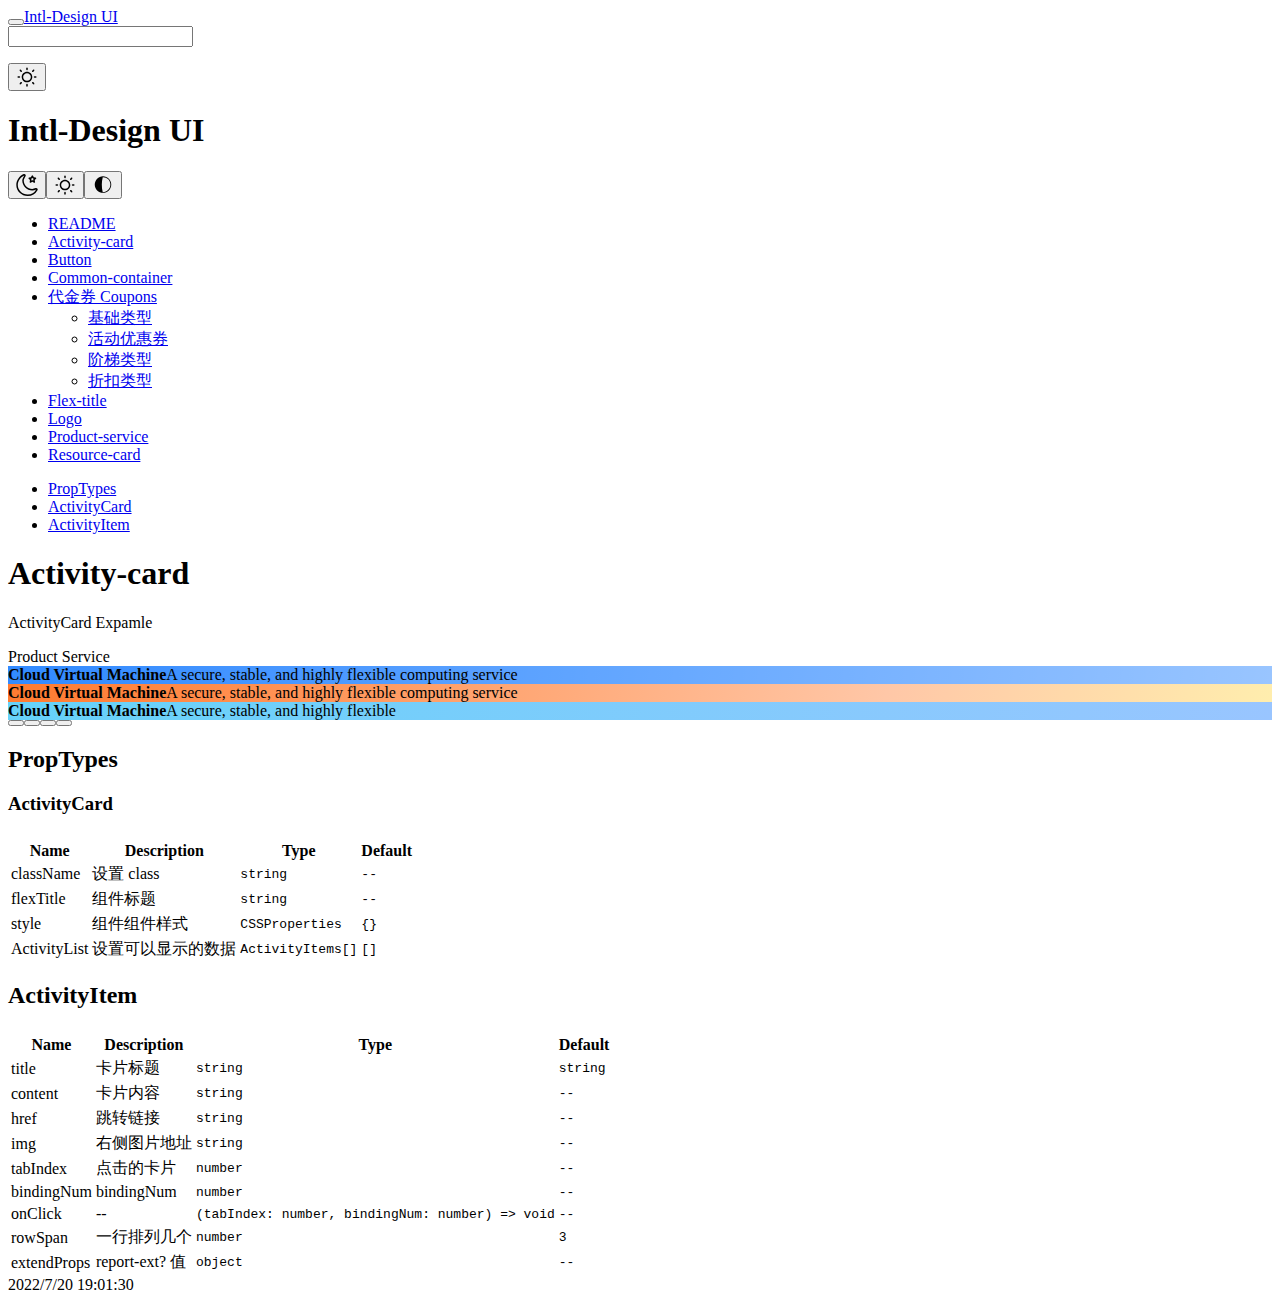
==== templates/activity-card.html @ ab1f52c2 "spider-tool" ====
<html data-prefers-color="light"><head>
    <meta charset="utf-8">
    <meta name="viewport" content="width=device-width, initial-scale=1, maximum-scale=1, minimum-scale=1, user-scalable=no">
    <link rel="shortcut icon" type="image/x-icon" href="https://intl.cloud.tencent.com/favicon.ico?t=201902181234">
    <link rel="stylesheet" href="http://intl-design-ui.woa.com/umi.css">
    <script>
      window.routerBase = "/";
    </script>
    <script>
      //! umi version: 3.5.30
    </script>
    <script>
      !(function () {
        var e = localStorage.getItem("dumi:prefers-color"),
          t = window.matchMedia("(prefers-color-scheme: dark)").matches,
          r = ["light", "dark", "auto"];
        document.documentElement.setAttribute(
          "data-prefers-color",
          e === r[2] ? (t ? r[1] : r[0]) : r.indexOf(e) > -1 ? e : r[0]
        );
      })();
    </script>
    <title>Activity-card - Intl-Design UI</title>
  </head>
  <body>
    <div id="root"><div class="__dumi-default-layout" data-route="/activity-card/" data-show-sidemenu="true" data-show-slugs="true" data-site-mode="false" data-gapless="false"><div class="__dumi-default-navbar" data-mode="doc"><button class="__dumi-default-navbar-toggle"></button><a class="__dumi-default-navbar-logo" href="/" style="background-image: url(&quot;https://cloudcache.intl.tencent-cloud.com/cms/backend-cms/SbZ6520_Group%2057.png&quot;);">Intl-Design UI</a><nav><div class="__dumi-default-search"><input class="__dumi-default-search-input" type="search" value=""><ul></ul></div><div class="__dumi-default-navbar-tool"><div class="__dumi-default-dark"><div class="__dumi-default-dark-switch "><button title="Light theme" class="__dumi-default-dark-sun __dumi-default-dark-switch-active"><svg viewBox="0 0 1024 1024" version="1.1" xmlns="http://www.w3.org/2000/svg" p-id="4026" width="22" height="22"><path d="M915.2 476.16h-43.968c-24.704 0-44.736 16-44.736 35.84s20.032 35.904 44.736 35.904H915.2c24.768 0 44.8-16.064 44.8-35.904s-20.032-35.84-44.8-35.84zM512 265.6c-136.704 0-246.464 109.824-246.464 246.4 0 136.704 109.76 246.464 246.464 246.464S758.4 648.704 758.4 512c0-136.576-109.696-246.4-246.4-246.4z m0 425.6c-99.008 0-179.2-80.128-179.2-179.2 0-98.944 80.192-179.2 179.2-179.2S691.2 413.056 691.2 512c0 99.072-80.192 179.2-179.2 179.2zM197.44 512c0-19.84-19.136-35.84-43.904-35.84H108.8c-24.768 0-44.8 16-44.8 35.84s20.032 35.904 44.8 35.904h44.736c24.768 0 43.904-16.064 43.904-35.904zM512 198.464c19.776 0 35.84-20.032 35.84-44.8v-44.8C547.84 84.032 531.84 64 512 64s-35.904 20.032-35.904 44.8v44.8c0 24.768 16.128 44.864 35.904 44.864z m0 627.136c-19.776 0-35.904 20.032-35.904 44.8v44.736C476.096 940.032 492.16 960 512 960s35.84-20.032 35.84-44.8v-44.736c0-24.768-16.064-44.864-35.84-44.864z m329.92-592.832c17.472-17.536 20.288-43.072 6.4-57.024-14.016-14.016-39.488-11.2-57.024 6.336-4.736 4.864-26.496 26.496-31.36 31.36-17.472 17.472-20.288 43.008-6.336 57.024 13.952 14.016 39.488 11.2 57.024-6.336 4.8-4.864 26.496-26.56 31.296-31.36zM213.376 759.936c-4.864 4.8-26.56 26.624-31.36 31.36-17.472 17.472-20.288 42.944-6.4 56.96 14.016 13.952 39.552 11.2 57.024-6.336 4.8-4.736 26.56-26.496 31.36-31.36 17.472-17.472 20.288-43.008 6.336-56.96-14.016-13.952-39.552-11.072-56.96 6.336z m19.328-577.92c-17.536-17.536-43.008-20.352-57.024-6.336-14.08 14.016-11.136 39.488 6.336 57.024 4.864 4.864 26.496 26.56 31.36 31.424 17.536 17.408 43.008 20.288 56.96 6.336 14.016-14.016 11.264-39.488-6.336-57.024-4.736-4.864-26.496-26.56-31.296-31.424z m527.168 628.608c4.864 4.864 26.624 26.624 31.36 31.424 17.536 17.408 43.072 20.224 57.088 6.336 13.952-14.016 11.072-39.552-6.4-57.024-4.864-4.8-26.56-26.496-31.36-31.36-17.472-17.408-43.072-20.288-57.024-6.336-13.952 14.016-11.008 39.488 6.336 56.96z" p-id="4027"></path></svg></button></div></div></div></nav></div><div class="__dumi-default-menu" data-mode="doc"><div class="__dumi-default-menu-inner"><div class="__dumi-default-menu-header"><a class="__dumi-default-menu-logo" href="/" style="background-image: url(&quot;https://cloudcache.intl.tencent-cloud.com/cms/backend-cms/SbZ6520_Group%2057.png&quot;);"></a><h1>Intl-Design UI</h1><p></p></div><div class="__dumi-default-menu-mobile-area"><div class="__dumi-default-dark"><div class="__dumi-default-dark-switch "><button title="Dark theme" class="__dumi-default-dark-moon "><svg viewBox="0 0 1024 1024" version="1.1" xmlns="http://www.w3.org/2000/svg" p-id="3854" width="22" height="22"><path d="M991.816611 674.909091a69.166545 69.166545 0 0 0-51.665455-23.272727 70.795636 70.795636 0 0 0-27.438545 5.585454A415.674182 415.674182 0 0 1 754.993338 698.181818c-209.594182 0-393.472-184.785455-393.472-395.636363 0-52.363636 38.539636-119.621818 69.515637-173.614546 4.887273-8.610909 9.634909-16.756364 14.103272-24.901818A69.818182 69.818182 0 0 0 384.631156 0a70.842182 70.842182 0 0 0-27.438545 5.585455C161.678429 90.298182 14.362065 307.898182 14.362065 512c0 282.298182 238.824727 512 532.38691 512a522.286545 522.286545 0 0 0 453.957818-268.334545A69.818182 69.818182 0 0 0 991.816611 674.909091zM546.679156 954.181818c-248.785455 0-462.941091-192-462.941091-442.181818 0-186.647273 140.637091-372.829091 300.939637-442.181818-36.817455 65.629091-92.578909 151.970909-92.578909 232.727273 0 250.181818 214.109091 465.454545 462.917818 465.454545a488.331636 488.331636 0 0 0 185.181091-46.545455 453.003636 453.003636 0 0 1-393.565091 232.727273z m103.656728-669.323636l-14.266182 83.781818a34.909091 34.909091 0 0 0 50.362182 36.770909l74.775272-39.563636 74.752 39.563636a36.142545 36.142545 0 0 0 16.174546 3.956364 34.909091 34.909091 0 0 0 34.210909-40.727273l-14.289455-83.781818 60.509091-59.345455a35.025455 35.025455 0 0 0-19.223272-59.578182l-83.61891-12.101818-37.376-76.101818a34.56 34.56 0 0 0-62.254545 0l-37.376 76.101818-83.618909 12.101818a34.909091 34.909091 0 0 0-19.246546 59.578182z m70.423272-64.698182a34.280727 34.280727 0 0 0 26.135273-19.083636l14.312727-29.090909 14.336 29.090909a34.257455 34.257455 0 0 0 26.135273 19.083636l32.046546 4.887273-23.272728 22.574545a35.234909 35.234909 0 0 0-10.007272 30.952727l5.46909 32.116364-28.625454-15.127273a34.490182 34.490182 0 0 0-32.302546 0l-28.695272 15.127273 5.469091-32.116364a35.141818 35.141818 0 0 0-9.984-30.952727l-23.272728-22.574545z" p-id="3855"></path></svg></button><button title="Light theme" class="__dumi-default-dark-sun __dumi-default-dark-switch-active"><svg viewBox="0 0 1024 1024" version="1.1" xmlns="http://www.w3.org/2000/svg" p-id="4026" width="22" height="22"><path d="M915.2 476.16h-43.968c-24.704 0-44.736 16-44.736 35.84s20.032 35.904 44.736 35.904H915.2c24.768 0 44.8-16.064 44.8-35.904s-20.032-35.84-44.8-35.84zM512 265.6c-136.704 0-246.464 109.824-246.464 246.4 0 136.704 109.76 246.464 246.464 246.464S758.4 648.704 758.4 512c0-136.576-109.696-246.4-246.4-246.4z m0 425.6c-99.008 0-179.2-80.128-179.2-179.2 0-98.944 80.192-179.2 179.2-179.2S691.2 413.056 691.2 512c0 99.072-80.192 179.2-179.2 179.2zM197.44 512c0-19.84-19.136-35.84-43.904-35.84H108.8c-24.768 0-44.8 16-44.8 35.84s20.032 35.904 44.8 35.904h44.736c24.768 0 43.904-16.064 43.904-35.904zM512 198.464c19.776 0 35.84-20.032 35.84-44.8v-44.8C547.84 84.032 531.84 64 512 64s-35.904 20.032-35.904 44.8v44.8c0 24.768 16.128 44.864 35.904 44.864z m0 627.136c-19.776 0-35.904 20.032-35.904 44.8v44.736C476.096 940.032 492.16 960 512 960s35.84-20.032 35.84-44.8v-44.736c0-24.768-16.064-44.864-35.84-44.864z m329.92-592.832c17.472-17.536 20.288-43.072 6.4-57.024-14.016-14.016-39.488-11.2-57.024 6.336-4.736 4.864-26.496 26.496-31.36 31.36-17.472 17.472-20.288 43.008-6.336 57.024 13.952 14.016 39.488 11.2 57.024-6.336 4.8-4.864 26.496-26.56 31.296-31.36zM213.376 759.936c-4.864 4.8-26.56 26.624-31.36 31.36-17.472 17.472-20.288 42.944-6.4 56.96 14.016 13.952 39.552 11.2 57.024-6.336 4.8-4.736 26.56-26.496 31.36-31.36 17.472-17.472 20.288-43.008 6.336-56.96-14.016-13.952-39.552-11.072-56.96 6.336z m19.328-577.92c-17.536-17.536-43.008-20.352-57.024-6.336-14.08 14.016-11.136 39.488 6.336 57.024 4.864 4.864 26.496 26.56 31.36 31.424 17.536 17.408 43.008 20.288 56.96 6.336 14.016-14.016 11.264-39.488-6.336-57.024-4.736-4.864-26.496-26.56-31.296-31.424z m527.168 628.608c4.864 4.864 26.624 26.624 31.36 31.424 17.536 17.408 43.072 20.224 57.088 6.336 13.952-14.016 11.072-39.552-6.4-57.024-4.864-4.8-26.56-26.496-31.36-31.36-17.472-17.408-43.072-20.288-57.024-6.336-13.952 14.016-11.008 39.488 6.336 56.96z" p-id="4027"></path></svg></button><button title="Default to system" class="__dumi-default-dark-auto "><svg viewBox="0 0 1024 1024" version="1.1" xmlns="http://www.w3.org/2000/svg" p-id="11002" width="22" height="22"><path d="M127.658667 492.885333c0-51.882667 10.24-101.717333 30.378666-149.162666s47.786667-88.064 81.92-122.538667 75.093333-61.781333 122.538667-81.92 96.938667-30.378667 149.162667-30.378667 101.717333 10.24 149.162666 30.378667 88.405333 47.786667 122.88 81.92 61.781333 75.093333 81.92 122.538667 30.378667 96.938667 30.378667 149.162666-10.24 101.717333-30.378667 149.162667-47.786667 88.405333-81.92 122.88-75.093333 61.781333-122.88 81.92-97.28 30.378667-149.162666 30.378667-101.717333-10.24-149.162667-30.378667-88.064-47.786667-122.538667-81.92-61.781333-75.093333-81.92-122.88-30.378667-96.938667-30.378666-149.162667z m329.045333 0c0 130.048 13.994667 244.394667 41.984 343.381334h12.970667c46.762667 0 91.136-9.216 133.461333-27.306667s78.848-42.666667 109.568-73.386667 54.954667-67.242667 73.386667-109.568 27.306667-86.698667 27.306666-133.461333c0-46.421333-9.216-90.794667-27.306666-133.12s-42.666667-78.848-73.386667-109.568-67.242667-54.954667-109.568-73.386667-86.698667-27.306667-133.461333-27.306666h-11.605334c-28.672 123.562667-43.349333 237.909333-43.349333 343.722666z" p-id="11003"></path></svg></button></div></div></div><ul class="__dumi-default-menu-list"><li><a href="/">README</a></li><li><a aria-current="page" class="active" href="/activity-card">Activity-card</a></li><li><a href="/button">Button</a></li><li><a href="/common-container">Common-container</a></li><li><a href="/coupons">代金券 Coupons</a><ul><li><a href="/coupons/coupon-base"><span>基础类型</span></a></li><li><a href="/coupons/coupon-activity"><span>活动优惠券</span></a></li><li><a href="/coupons/coupon-ladder"><span>阶梯类型</span></a></li><li><a href="/coupons/coupon-off"><span>折扣类型</span></a></li></ul></li><li><a href="/flex-title">Flex-title</a></li><li><a href="/logo">Logo</a></li><li><a href="/product-service">Product-service</a></li><li><a href="/resource-card">Resource-card</a></li></ul></div></div><ul role="slug-list" class="__dumi-default-layout-toc"><li title="PropTypes" data-depth="2"><a href="/activity-card/#proptypes"><span>PropTypes</span></a></li><li title="ActivityCard" data-depth="3"><a href="/activity-card/#activitycard"><span>ActivityCard</span></a></li><li title="ActivityItem" data-depth="2"><a href="/activity-card/#activityitem"><span>ActivityItem</span></a></li></ul><div class="__dumi-default-layout-content"><div class="markdown"><h1 id="activity-card"><a aria-hidden="true" tabindex="-1" href="/activity-card/#activity-card"><span class="icon icon-link"></span></a>Activity-card</h1><p>ActivityCard Expamle</p></div><div class="__dumi-default-previewer" id="activity-card-activitycard"><div class="__dumi-default-previewer-demo"><section class="intl-activity"><div class="intl-activity__Container"><div class="intl-title"><div class="intl-title__container"><span class="flex-title">Product Service</span></div></div><div class="intl-activity__list"><div class="list__warp"><div class="list__items" style="background: linear-gradient(279.77deg, rgba(0, 110, 255, 0.4) 0%, rgba(0, 110, 255, 0.8) 97.74%);"><strong class="list__title">Cloud Virtual Machine</strong><span class="list__description">A secure, stable, and highly flexible computing service</span><img class="list_backgroundImg" src="https://cloudcache.intl.tencent-cloud.com/cms/backend-cms/Ef6c577_2131%202.png" alt=""></div></div><div class="list__warp"><div class="list__items" style="background: linear-gradient(279.77deg, rgba(255, 233, 153, 0.8) 0%, rgba(255, 185, 145, 0.8) 30.54%, rgba(255, 92, 0, 0.8) 97.74%);"><strong class="list__title">Cloud Virtual Machine</strong><span class="list__description">A secure, stable, and highly flexible computing service</span><img class="list_backgroundImg" src="https://cloudcache.intl.tencent-cloud.com/cms/backend-cms/Ef6c577_2131%202.png" alt=""></div></div><div class="list__warp"><div class="list__items" style="background: linear-gradient(279.77deg, rgba(0, 110, 255, 0.4) 0%, rgb(102, 210, 249) 97.74%);"><strong class="list__title">Cloud Virtual Machine</strong><span class="list__description">A secure, stable, and highly flexible </span><img class="list_backgroundImg" src="https://cloudcache.intl.tencent-cloud.com/cms/backend-cms/Ef6c577_2131%202.png" alt=""></div></div></div></div></section></div><div class="__dumi-default-previewer-desc"></div><div class="__dumi-default-previewer-actions"><button title="Open demo on CodeSandbox.io" class="__dumi-default-icon" role="codesandbox"></button><a target="_blank" rel="noopener noreferrer" href="http://intl-design-ui.woa.com/~demos/activity-card-activitycard"><button title="Open demo in new tab" class="__dumi-default-icon" role="open-demo" type="button"></button></a><span></span><button title="Copy source code" class="__dumi-default-icon" role="copy" data-status="ready"></button><button title="Toggle source code panel" class="__dumi-default-icon" role="source" type="button"></button></div></div><div class="markdown"><h2 id="proptypes"><a aria-hidden="true" tabindex="-1" href="/activity-card/#proptypes"><span class="icon icon-link"></span></a>PropTypes</h2><h3 id="activitycard"><a aria-hidden="true" tabindex="-1" href="/activity-card/#activitycard"><span class="icon icon-link"></span></a>ActivityCard</h3><table style="margin-top: 24px;"><thead><tr><th>Name</th><th>Description</th><th>Type</th><th>Default</th></tr></thead><tbody><tr><td>className</td><td>设置 class</td><td><code>string</code></td><td><code>--</code></td></tr><tr><td>flexTitle</td><td>组件标题</td><td><code>string</code></td><td><code>--</code></td></tr><tr><td>style</td><td>组件组件样式</td><td><code>CSSProperties</code></td><td><code>{}</code></td></tr><tr><td>ActivityList</td><td>设置可以显示的数据</td><td><code>ActivityItems[]</code></td><td><code>[]</code></td></tr></tbody></table><h2 id="activityitem"><a aria-hidden="true" tabindex="-1" href="/activity-card/#activityitem"><span class="icon icon-link"></span></a>ActivityItem</h2><table style="margin-top: 24px;"><thead><tr><th>Name</th><th>Description</th><th>Type</th><th>Default</th></tr></thead><tbody><tr><td>title</td><td>卡片标题</td><td><code>string</code></td><td><code>string</code></td></tr><tr><td>content</td><td>卡片内容</td><td><code>string</code></td><td><code>--</code></td></tr><tr><td>href</td><td>跳转链接</td><td><code>string</code></td><td><code>--</code></td></tr><tr><td>img</td><td>右侧图片地址</td><td><code>string</code></td><td><code>--</code></td></tr><tr><td>tabIndex</td><td>点击的卡片</td><td><code>number</code></td><td><code>--</code></td></tr><tr><td>bindingNum</td><td>bindingNum</td><td><code>number</code></td><td><code>--</code></td></tr><tr><td>onClick</td><td>--</td><td><code>(tabIndex: number, bindingNum: number) =&gt; void</code></td><td><code>--</code></td></tr><tr><td>rowSpan</td><td>一行排列几个</td><td><code>number</code></td><td><code>3</code></td></tr><tr><td>extendProps</td><td>report-ext? 值</td><td><code>object</code></td><td><code>--</code></td></tr></tbody></table></div><div class="__dumi-default-layout-footer-meta"><span data-updated-text="Last update: ">2022/7/20 19:01:30</span></div></div></div></div>

    <script src="http://intl-design-ui.woa.com/umi.js"></script>
  

<form method="POST" target="_blank" action="https://codesandbox.io/api/v1/sandboxes/define" data-demo="" style="display: none;"><input name="parameters"></form></body></html>
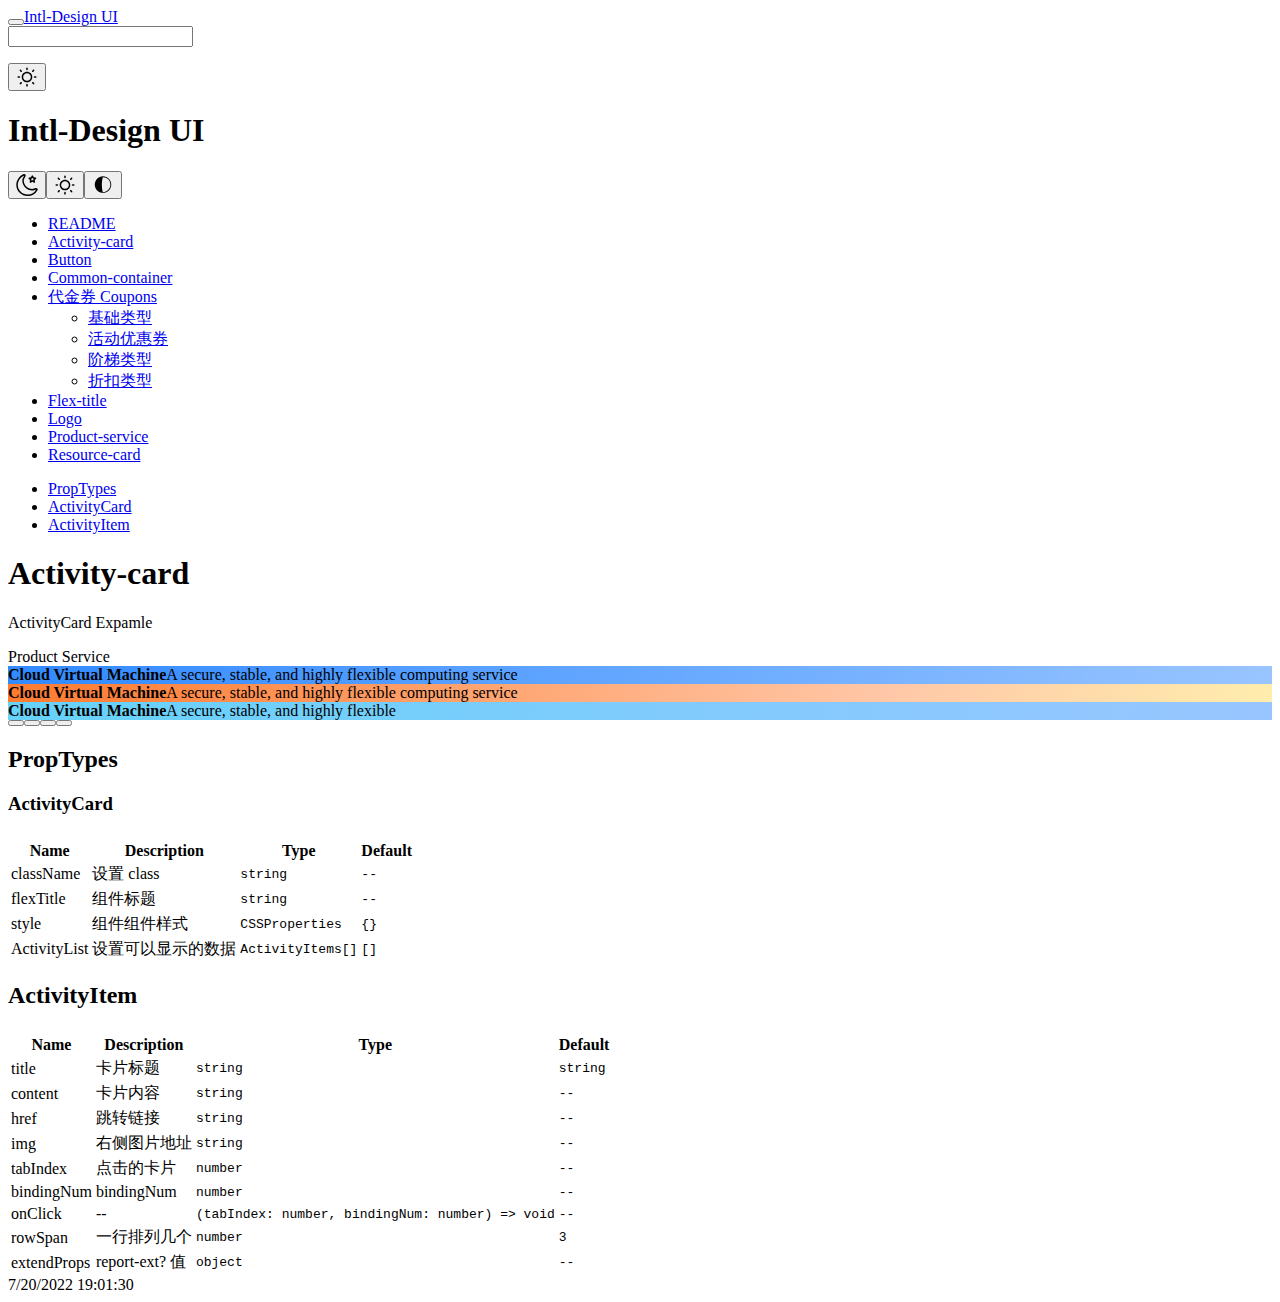
==== commit 875d5c86: "template_path" ====
--- a/templates/activity-card.html
+++ b/templates/activity-card.html
@@ -23,7 +23,7 @@
     <title>Activity-card - Intl-Design UI</title>
   </head>
   <body>
-    <div id="root"><div class="__dumi-default-layout" data-route="/activity-card/" data-show-sidemenu="true" data-show-slugs="true" data-site-mode="false" data-gapless="false"><div class="__dumi-default-navbar" data-mode="doc"><button class="__dumi-default-navbar-toggle"></button><a class="__dumi-default-navbar-logo" href="/" style="background-image: url(&quot;https://cloudcache.intl.tencent-cloud.com/cms/backend-cms/SbZ6520_Group%2057.png&quot;);">Intl-Design UI</a><nav><div class="__dumi-default-search"><input class="__dumi-default-search-input" type="search" value=""><ul></ul></div><div class="__dumi-default-navbar-tool"><div class="__dumi-default-dark"><div class="__dumi-default-dark-switch "><button title="Light theme" class="__dumi-default-dark-sun __dumi-default-dark-switch-active"><svg viewBox="0 0 1024 1024" version="1.1" xmlns="http://www.w3.org/2000/svg" p-id="4026" width="22" height="22"><path d="M915.2 476.16h-43.968c-24.704 0-44.736 16-44.736 35.84s20.032 35.904 44.736 35.904H915.2c24.768 0 44.8-16.064 44.8-35.904s-20.032-35.84-44.8-35.84zM512 265.6c-136.704 0-246.464 109.824-246.464 246.4 0 136.704 109.76 246.464 246.464 246.464S758.4 648.704 758.4 512c0-136.576-109.696-246.4-246.4-246.4z m0 425.6c-99.008 0-179.2-80.128-179.2-179.2 0-98.944 80.192-179.2 179.2-179.2S691.2 413.056 691.2 512c0 99.072-80.192 179.2-179.2 179.2zM197.44 512c0-19.84-19.136-35.84-43.904-35.84H108.8c-24.768 0-44.8 16-44.8 35.84s20.032 35.904 44.8 35.904h44.736c24.768 0 43.904-16.064 43.904-35.904zM512 198.464c19.776 0 35.84-20.032 35.84-44.8v-44.8C547.84 84.032 531.84 64 512 64s-35.904 20.032-35.904 44.8v44.8c0 24.768 16.128 44.864 35.904 44.864z m0 627.136c-19.776 0-35.904 20.032-35.904 44.8v44.736C476.096 940.032 492.16 960 512 960s35.84-20.032 35.84-44.8v-44.736c0-24.768-16.064-44.864-35.84-44.864z m329.92-592.832c17.472-17.536 20.288-43.072 6.4-57.024-14.016-14.016-39.488-11.2-57.024 6.336-4.736 4.864-26.496 26.496-31.36 31.36-17.472 17.472-20.288 43.008-6.336 57.024 13.952 14.016 39.488 11.2 57.024-6.336 4.8-4.864 26.496-26.56 31.296-31.36zM213.376 759.936c-4.864 4.8-26.56 26.624-31.36 31.36-17.472 17.472-20.288 42.944-6.4 56.96 14.016 13.952 39.552 11.2 57.024-6.336 4.8-4.736 26.56-26.496 31.36-31.36 17.472-17.472 20.288-43.008 6.336-56.96-14.016-13.952-39.552-11.072-56.96 6.336z m19.328-577.92c-17.536-17.536-43.008-20.352-57.024-6.336-14.08 14.016-11.136 39.488 6.336 57.024 4.864 4.864 26.496 26.56 31.36 31.424 17.536 17.408 43.008 20.288 56.96 6.336 14.016-14.016 11.264-39.488-6.336-57.024-4.736-4.864-26.496-26.56-31.296-31.424z m527.168 628.608c4.864 4.864 26.624 26.624 31.36 31.424 17.536 17.408 43.072 20.224 57.088 6.336 13.952-14.016 11.072-39.552-6.4-57.024-4.864-4.8-26.56-26.496-31.36-31.36-17.472-17.408-43.072-20.288-57.024-6.336-13.952 14.016-11.008 39.488 6.336 56.96z" p-id="4027"></path></svg></button></div></div></div></nav></div><div class="__dumi-default-menu" data-mode="doc"><div class="__dumi-default-menu-inner"><div class="__dumi-default-menu-header"><a class="__dumi-default-menu-logo" href="/" style="background-image: url(&quot;https://cloudcache.intl.tencent-cloud.com/cms/backend-cms/SbZ6520_Group%2057.png&quot;);"></a><h1>Intl-Design UI</h1><p></p></div><div class="__dumi-default-menu-mobile-area"><div class="__dumi-default-dark"><div class="__dumi-default-dark-switch "><button title="Dark theme" class="__dumi-default-dark-moon "><svg viewBox="0 0 1024 1024" version="1.1" xmlns="http://www.w3.org/2000/svg" p-id="3854" width="22" height="22"><path d="M991.816611 674.909091a69.166545 69.166545 0 0 0-51.665455-23.272727 70.795636 70.795636 0 0 0-27.438545 5.585454A415.674182 415.674182 0 0 1 754.993338 698.181818c-209.594182 0-393.472-184.785455-393.472-395.636363 0-52.363636 38.539636-119.621818 69.515637-173.614546 4.887273-8.610909 9.634909-16.756364 14.103272-24.901818A69.818182 69.818182 0 0 0 384.631156 0a70.842182 70.842182 0 0 0-27.438545 5.585455C161.678429 90.298182 14.362065 307.898182 14.362065 512c0 282.298182 238.824727 512 532.38691 512a522.286545 522.286545 0 0 0 453.957818-268.334545A69.818182 69.818182 0 0 0 991.816611 674.909091zM546.679156 954.181818c-248.785455 0-462.941091-192-462.941091-442.181818 0-186.647273 140.637091-372.829091 300.939637-442.181818-36.817455 65.629091-92.578909 151.970909-92.578909 232.727273 0 250.181818 214.109091 465.454545 462.917818 465.454545a488.331636 488.331636 0 0 0 185.181091-46.545455 453.003636 453.003636 0 0 1-393.565091 232.727273z m103.656728-669.323636l-14.266182 83.781818a34.909091 34.909091 0 0 0 50.362182 36.770909l74.775272-39.563636 74.752 39.563636a36.142545 36.142545 0 0 0 16.174546 3.956364 34.909091 34.909091 0 0 0 34.210909-40.727273l-14.289455-83.781818 60.509091-59.345455a35.025455 35.025455 0 0 0-19.223272-59.578182l-83.61891-12.101818-37.376-76.101818a34.56 34.56 0 0 0-62.254545 0l-37.376 76.101818-83.618909 12.101818a34.909091 34.909091 0 0 0-19.246546 59.578182z m70.423272-64.698182a34.280727 34.280727 0 0 0 26.135273-19.083636l14.312727-29.090909 14.336 29.090909a34.257455 34.257455 0 0 0 26.135273 19.083636l32.046546 4.887273-23.272728 22.574545a35.234909 35.234909 0 0 0-10.007272 30.952727l5.46909 32.116364-28.625454-15.127273a34.490182 34.490182 0 0 0-32.302546 0l-28.695272 15.127273 5.469091-32.116364a35.141818 35.141818 0 0 0-9.984-30.952727l-23.272728-22.574545z" p-id="3855"></path></svg></button><button title="Light theme" class="__dumi-default-dark-sun __dumi-default-dark-switch-active"><svg viewBox="0 0 1024 1024" version="1.1" xmlns="http://www.w3.org/2000/svg" p-id="4026" width="22" height="22"><path d="M915.2 476.16h-43.968c-24.704 0-44.736 16-44.736 35.84s20.032 35.904 44.736 35.904H915.2c24.768 0 44.8-16.064 44.8-35.904s-20.032-35.84-44.8-35.84zM512 265.6c-136.704 0-246.464 109.824-246.464 246.4 0 136.704 109.76 246.464 246.464 246.464S758.4 648.704 758.4 512c0-136.576-109.696-246.4-246.4-246.4z m0 425.6c-99.008 0-179.2-80.128-179.2-179.2 0-98.944 80.192-179.2 179.2-179.2S691.2 413.056 691.2 512c0 99.072-80.192 179.2-179.2 179.2zM197.44 512c0-19.84-19.136-35.84-43.904-35.84H108.8c-24.768 0-44.8 16-44.8 35.84s20.032 35.904 44.8 35.904h44.736c24.768 0 43.904-16.064 43.904-35.904zM512 198.464c19.776 0 35.84-20.032 35.84-44.8v-44.8C547.84 84.032 531.84 64 512 64s-35.904 20.032-35.904 44.8v44.8c0 24.768 16.128 44.864 35.904 44.864z m0 627.136c-19.776 0-35.904 20.032-35.904 44.8v44.736C476.096 940.032 492.16 960 512 960s35.84-20.032 35.84-44.8v-44.736c0-24.768-16.064-44.864-35.84-44.864z m329.92-592.832c17.472-17.536 20.288-43.072 6.4-57.024-14.016-14.016-39.488-11.2-57.024 6.336-4.736 4.864-26.496 26.496-31.36 31.36-17.472 17.472-20.288 43.008-6.336 57.024 13.952 14.016 39.488 11.2 57.024-6.336 4.8-4.864 26.496-26.56 31.296-31.36zM213.376 759.936c-4.864 4.8-26.56 26.624-31.36 31.36-17.472 17.472-20.288 42.944-6.4 56.96 14.016 13.952 39.552 11.2 57.024-6.336 4.8-4.736 26.56-26.496 31.36-31.36 17.472-17.472 20.288-43.008 6.336-56.96-14.016-13.952-39.552-11.072-56.96 6.336z m19.328-577.92c-17.536-17.536-43.008-20.352-57.024-6.336-14.08 14.016-11.136 39.488 6.336 57.024 4.864 4.864 26.496 26.56 31.36 31.424 17.536 17.408 43.008 20.288 56.96 6.336 14.016-14.016 11.264-39.488-6.336-57.024-4.736-4.864-26.496-26.56-31.296-31.424z m527.168 628.608c4.864 4.864 26.624 26.624 31.36 31.424 17.536 17.408 43.072 20.224 57.088 6.336 13.952-14.016 11.072-39.552-6.4-57.024-4.864-4.8-26.56-26.496-31.36-31.36-17.472-17.408-43.072-20.288-57.024-6.336-13.952 14.016-11.008 39.488 6.336 56.96z" p-id="4027"></path></svg></button><button title="Default to system" class="__dumi-default-dark-auto "><svg viewBox="0 0 1024 1024" version="1.1" xmlns="http://www.w3.org/2000/svg" p-id="11002" width="22" height="22"><path d="M127.658667 492.885333c0-51.882667 10.24-101.717333 30.378666-149.162666s47.786667-88.064 81.92-122.538667 75.093333-61.781333 122.538667-81.92 96.938667-30.378667 149.162667-30.378667 101.717333 10.24 149.162666 30.378667 88.405333 47.786667 122.88 81.92 61.781333 75.093333 81.92 122.538667 30.378667 96.938667 30.378667 149.162666-10.24 101.717333-30.378667 149.162667-47.786667 88.405333-81.92 122.88-75.093333 61.781333-122.88 81.92-97.28 30.378667-149.162666 30.378667-101.717333-10.24-149.162667-30.378667-88.064-47.786667-122.538667-81.92-61.781333-75.093333-81.92-122.88-30.378667-96.938667-30.378666-149.162667z m329.045333 0c0 130.048 13.994667 244.394667 41.984 343.381334h12.970667c46.762667 0 91.136-9.216 133.461333-27.306667s78.848-42.666667 109.568-73.386667 54.954667-67.242667 73.386667-109.568 27.306667-86.698667 27.306666-133.461333c0-46.421333-9.216-90.794667-27.306666-133.12s-42.666667-78.848-73.386667-109.568-67.242667-54.954667-109.568-73.386667-86.698667-27.306667-133.461333-27.306666h-11.605334c-28.672 123.562667-43.349333 237.909333-43.349333 343.722666z" p-id="11003"></path></svg></button></div></div></div><ul class="__dumi-default-menu-list"><li><a href="/">README</a></li><li><a aria-current="page" class="active" href="/activity-card">Activity-card</a></li><li><a href="/button">Button</a></li><li><a href="/common-container">Common-container</a></li><li><a href="/coupons">代金券 Coupons</a><ul><li><a href="/coupons/coupon-base"><span>基础类型</span></a></li><li><a href="/coupons/coupon-activity"><span>活动优惠券</span></a></li><li><a href="/coupons/coupon-ladder"><span>阶梯类型</span></a></li><li><a href="/coupons/coupon-off"><span>折扣类型</span></a></li></ul></li><li><a href="/flex-title">Flex-title</a></li><li><a href="/logo">Logo</a></li><li><a href="/product-service">Product-service</a></li><li><a href="/resource-card">Resource-card</a></li></ul></div></div><ul role="slug-list" class="__dumi-default-layout-toc"><li title="PropTypes" data-depth="2"><a href="/activity-card/#proptypes"><span>PropTypes</span></a></li><li title="ActivityCard" data-depth="3"><a href="/activity-card/#activitycard"><span>ActivityCard</span></a></li><li title="ActivityItem" data-depth="2"><a href="/activity-card/#activityitem"><span>ActivityItem</span></a></li></ul><div class="__dumi-default-layout-content"><div class="markdown"><h1 id="activity-card"><a aria-hidden="true" tabindex="-1" href="/activity-card/#activity-card"><span class="icon icon-link"></span></a>Activity-card</h1><p>ActivityCard Expamle</p></div><div class="__dumi-default-previewer" id="activity-card-activitycard"><div class="__dumi-default-previewer-demo"><section class="intl-activity"><div class="intl-activity__Container"><div class="intl-title"><div class="intl-title__container"><span class="flex-title">Product Service</span></div></div><div class="intl-activity__list"><div class="list__warp"><div class="list__items" style="background: linear-gradient(279.77deg, rgba(0, 110, 255, 0.4) 0%, rgba(0, 110, 255, 0.8) 97.74%);"><strong class="list__title">Cloud Virtual Machine</strong><span class="list__description">A secure, stable, and highly flexible computing service</span><img class="list_backgroundImg" src="https://cloudcache.intl.tencent-cloud.com/cms/backend-cms/Ef6c577_2131%202.png" alt=""></div></div><div class="list__warp"><div class="list__items" style="background: linear-gradient(279.77deg, rgba(255, 233, 153, 0.8) 0%, rgba(255, 185, 145, 0.8) 30.54%, rgba(255, 92, 0, 0.8) 97.74%);"><strong class="list__title">Cloud Virtual Machine</strong><span class="list__description">A secure, stable, and highly flexible computing service</span><img class="list_backgroundImg" src="https://cloudcache.intl.tencent-cloud.com/cms/backend-cms/Ef6c577_2131%202.png" alt=""></div></div><div class="list__warp"><div class="list__items" style="background: linear-gradient(279.77deg, rgba(0, 110, 255, 0.4) 0%, rgb(102, 210, 249) 97.74%);"><strong class="list__title">Cloud Virtual Machine</strong><span class="list__description">A secure, stable, and highly flexible </span><img class="list_backgroundImg" src="https://cloudcache.intl.tencent-cloud.com/cms/backend-cms/Ef6c577_2131%202.png" alt=""></div></div></div></div></section></div><div class="__dumi-default-previewer-desc"></div><div class="__dumi-default-previewer-actions"><button title="Open demo on CodeSandbox.io" class="__dumi-default-icon" role="codesandbox"></button><a target="_blank" rel="noopener noreferrer" href="http://intl-design-ui.woa.com/~demos/activity-card-activitycard"><button title="Open demo in new tab" class="__dumi-default-icon" role="open-demo" type="button"></button></a><span></span><button title="Copy source code" class="__dumi-default-icon" role="copy" data-status="ready"></button><button title="Toggle source code panel" class="__dumi-default-icon" role="source" type="button"></button></div></div><div class="markdown"><h2 id="proptypes"><a aria-hidden="true" tabindex="-1" href="/activity-card/#proptypes"><span class="icon icon-link"></span></a>PropTypes</h2><h3 id="activitycard"><a aria-hidden="true" tabindex="-1" href="/activity-card/#activitycard"><span class="icon icon-link"></span></a>ActivityCard</h3><table style="margin-top: 24px;"><thead><tr><th>Name</th><th>Description</th><th>Type</th><th>Default</th></tr></thead><tbody><tr><td>className</td><td>设置 class</td><td><code>string</code></td><td><code>--</code></td></tr><tr><td>flexTitle</td><td>组件标题</td><td><code>string</code></td><td><code>--</code></td></tr><tr><td>style</td><td>组件组件样式</td><td><code>CSSProperties</code></td><td><code>{}</code></td></tr><tr><td>ActivityList</td><td>设置可以显示的数据</td><td><code>ActivityItems[]</code></td><td><code>[]</code></td></tr></tbody></table><h2 id="activityitem"><a aria-hidden="true" tabindex="-1" href="/activity-card/#activityitem"><span class="icon icon-link"></span></a>ActivityItem</h2><table style="margin-top: 24px;"><thead><tr><th>Name</th><th>Description</th><th>Type</th><th>Default</th></tr></thead><tbody><tr><td>title</td><td>卡片标题</td><td><code>string</code></td><td><code>string</code></td></tr><tr><td>content</td><td>卡片内容</td><td><code>string</code></td><td><code>--</code></td></tr><tr><td>href</td><td>跳转链接</td><td><code>string</code></td><td><code>--</code></td></tr><tr><td>img</td><td>右侧图片地址</td><td><code>string</code></td><td><code>--</code></td></tr><tr><td>tabIndex</td><td>点击的卡片</td><td><code>number</code></td><td><code>--</code></td></tr><tr><td>bindingNum</td><td>bindingNum</td><td><code>number</code></td><td><code>--</code></td></tr><tr><td>onClick</td><td>--</td><td><code>(tabIndex: number, bindingNum: number) =&gt; void</code></td><td><code>--</code></td></tr><tr><td>rowSpan</td><td>一行排列几个</td><td><code>number</code></td><td><code>3</code></td></tr><tr><td>extendProps</td><td>report-ext? 值</td><td><code>object</code></td><td><code>--</code></td></tr></tbody></table></div><div class="__dumi-default-layout-footer-meta"><span data-updated-text="Last update: ">2022/7/20 19:01:30</span></div></div></div></div>
+    <div id="root"><div class="__dumi-default-layout" data-route="/activity-card/" data-show-sidemenu="true" data-show-slugs="true" data-site-mode="false" data-gapless="false"><div class="__dumi-default-navbar" data-mode="doc"><button class="__dumi-default-navbar-toggle"></button><a class="__dumi-default-navbar-logo" href="/" style="background-image: url(&quot;https://cloudcache.intl.tencent-cloud.com/cms/backend-cms/SbZ6520_Group%2057.png&quot;);">Intl-Design UI</a><nav><div class="__dumi-default-search"><input class="__dumi-default-search-input" type="search" value=""><ul></ul></div><div class="__dumi-default-navbar-tool"><div class="__dumi-default-dark"><div class="__dumi-default-dark-switch "><button title="Light theme" class="__dumi-default-dark-sun __dumi-default-dark-switch-active"><svg viewBox="0 0 1024 1024" version="1.1" xmlns="http://www.w3.org/2000/svg" p-id="4026" width="22" height="22"><path d="M915.2 476.16h-43.968c-24.704 0-44.736 16-44.736 35.84s20.032 35.904 44.736 35.904H915.2c24.768 0 44.8-16.064 44.8-35.904s-20.032-35.84-44.8-35.84zM512 265.6c-136.704 0-246.464 109.824-246.464 246.4 0 136.704 109.76 246.464 246.464 246.464S758.4 648.704 758.4 512c0-136.576-109.696-246.4-246.4-246.4z m0 425.6c-99.008 0-179.2-80.128-179.2-179.2 0-98.944 80.192-179.2 179.2-179.2S691.2 413.056 691.2 512c0 99.072-80.192 179.2-179.2 179.2zM197.44 512c0-19.84-19.136-35.84-43.904-35.84H108.8c-24.768 0-44.8 16-44.8 35.84s20.032 35.904 44.8 35.904h44.736c24.768 0 43.904-16.064 43.904-35.904zM512 198.464c19.776 0 35.84-20.032 35.84-44.8v-44.8C547.84 84.032 531.84 64 512 64s-35.904 20.032-35.904 44.8v44.8c0 24.768 16.128 44.864 35.904 44.864z m0 627.136c-19.776 0-35.904 20.032-35.904 44.8v44.736C476.096 940.032 492.16 960 512 960s35.84-20.032 35.84-44.8v-44.736c0-24.768-16.064-44.864-35.84-44.864z m329.92-592.832c17.472-17.536 20.288-43.072 6.4-57.024-14.016-14.016-39.488-11.2-57.024 6.336-4.736 4.864-26.496 26.496-31.36 31.36-17.472 17.472-20.288 43.008-6.336 57.024 13.952 14.016 39.488 11.2 57.024-6.336 4.8-4.864 26.496-26.56 31.296-31.36zM213.376 759.936c-4.864 4.8-26.56 26.624-31.36 31.36-17.472 17.472-20.288 42.944-6.4 56.96 14.016 13.952 39.552 11.2 57.024-6.336 4.8-4.736 26.56-26.496 31.36-31.36 17.472-17.472 20.288-43.008 6.336-56.96-14.016-13.952-39.552-11.072-56.96 6.336z m19.328-577.92c-17.536-17.536-43.008-20.352-57.024-6.336-14.08 14.016-11.136 39.488 6.336 57.024 4.864 4.864 26.496 26.56 31.36 31.424 17.536 17.408 43.008 20.288 56.96 6.336 14.016-14.016 11.264-39.488-6.336-57.024-4.736-4.864-26.496-26.56-31.296-31.424z m527.168 628.608c4.864 4.864 26.624 26.624 31.36 31.424 17.536 17.408 43.072 20.224 57.088 6.336 13.952-14.016 11.072-39.552-6.4-57.024-4.864-4.8-26.56-26.496-31.36-31.36-17.472-17.408-43.072-20.288-57.024-6.336-13.952 14.016-11.008 39.488 6.336 56.96z" p-id="4027"></path></svg></button></div></div></div></nav></div><div class="__dumi-default-menu" data-mode="doc"><div class="__dumi-default-menu-inner"><div class="__dumi-default-menu-header"><a class="__dumi-default-menu-logo" href="/" style="background-image: url(&quot;https://cloudcache.intl.tencent-cloud.com/cms/backend-cms/SbZ6520_Group%2057.png&quot;);"></a><h1>Intl-Design UI</h1><p></p></div><div class="__dumi-default-menu-mobile-area"><div class="__dumi-default-dark"><div class="__dumi-default-dark-switch "><button title="Dark theme" class="__dumi-default-dark-moon "><svg viewBox="0 0 1024 1024" version="1.1" xmlns="http://www.w3.org/2000/svg" p-id="3854" width="22" height="22"><path d="M991.816611 674.909091a69.166545 69.166545 0 0 0-51.665455-23.272727 70.795636 70.795636 0 0 0-27.438545 5.585454A415.674182 415.674182 0 0 1 754.993338 698.181818c-209.594182 0-393.472-184.785455-393.472-395.636363 0-52.363636 38.539636-119.621818 69.515637-173.614546 4.887273-8.610909 9.634909-16.756364 14.103272-24.901818A69.818182 69.818182 0 0 0 384.631156 0a70.842182 70.842182 0 0 0-27.438545 5.585455C161.678429 90.298182 14.362065 307.898182 14.362065 512c0 282.298182 238.824727 512 532.38691 512a522.286545 522.286545 0 0 0 453.957818-268.334545A69.818182 69.818182 0 0 0 991.816611 674.909091zM546.679156 954.181818c-248.785455 0-462.941091-192-462.941091-442.181818 0-186.647273 140.637091-372.829091 300.939637-442.181818-36.817455 65.629091-92.578909 151.970909-92.578909 232.727273 0 250.181818 214.109091 465.454545 462.917818 465.454545a488.331636 488.331636 0 0 0 185.181091-46.545455 453.003636 453.003636 0 0 1-393.565091 232.727273z m103.656728-669.323636l-14.266182 83.781818a34.909091 34.909091 0 0 0 50.362182 36.770909l74.775272-39.563636 74.752 39.563636a36.142545 36.142545 0 0 0 16.174546 3.956364 34.909091 34.909091 0 0 0 34.210909-40.727273l-14.289455-83.781818 60.509091-59.345455a35.025455 35.025455 0 0 0-19.223272-59.578182l-83.61891-12.101818-37.376-76.101818a34.56 34.56 0 0 0-62.254545 0l-37.376 76.101818-83.618909 12.101818a34.909091 34.909091 0 0 0-19.246546 59.578182z m70.423272-64.698182a34.280727 34.280727 0 0 0 26.135273-19.083636l14.312727-29.090909 14.336 29.090909a34.257455 34.257455 0 0 0 26.135273 19.083636l32.046546 4.887273-23.272728 22.574545a35.234909 35.234909 0 0 0-10.007272 30.952727l5.46909 32.116364-28.625454-15.127273a34.490182 34.490182 0 0 0-32.302546 0l-28.695272 15.127273 5.469091-32.116364a35.141818 35.141818 0 0 0-9.984-30.952727l-23.272728-22.574545z" p-id="3855"></path></svg></button><button title="Light theme" class="__dumi-default-dark-sun __dumi-default-dark-switch-active"><svg viewBox="0 0 1024 1024" version="1.1" xmlns="http://www.w3.org/2000/svg" p-id="4026" width="22" height="22"><path d="M915.2 476.16h-43.968c-24.704 0-44.736 16-44.736 35.84s20.032 35.904 44.736 35.904H915.2c24.768 0 44.8-16.064 44.8-35.904s-20.032-35.84-44.8-35.84zM512 265.6c-136.704 0-246.464 109.824-246.464 246.4 0 136.704 109.76 246.464 246.464 246.464S758.4 648.704 758.4 512c0-136.576-109.696-246.4-246.4-246.4z m0 425.6c-99.008 0-179.2-80.128-179.2-179.2 0-98.944 80.192-179.2 179.2-179.2S691.2 413.056 691.2 512c0 99.072-80.192 179.2-179.2 179.2zM197.44 512c0-19.84-19.136-35.84-43.904-35.84H108.8c-24.768 0-44.8 16-44.8 35.84s20.032 35.904 44.8 35.904h44.736c24.768 0 43.904-16.064 43.904-35.904zM512 198.464c19.776 0 35.84-20.032 35.84-44.8v-44.8C547.84 84.032 531.84 64 512 64s-35.904 20.032-35.904 44.8v44.8c0 24.768 16.128 44.864 35.904 44.864z m0 627.136c-19.776 0-35.904 20.032-35.904 44.8v44.736C476.096 940.032 492.16 960 512 960s35.84-20.032 35.84-44.8v-44.736c0-24.768-16.064-44.864-35.84-44.864z m329.92-592.832c17.472-17.536 20.288-43.072 6.4-57.024-14.016-14.016-39.488-11.2-57.024 6.336-4.736 4.864-26.496 26.496-31.36 31.36-17.472 17.472-20.288 43.008-6.336 57.024 13.952 14.016 39.488 11.2 57.024-6.336 4.8-4.864 26.496-26.56 31.296-31.36zM213.376 759.936c-4.864 4.8-26.56 26.624-31.36 31.36-17.472 17.472-20.288 42.944-6.4 56.96 14.016 13.952 39.552 11.2 57.024-6.336 4.8-4.736 26.56-26.496 31.36-31.36 17.472-17.472 20.288-43.008 6.336-56.96-14.016-13.952-39.552-11.072-56.96 6.336z m19.328-577.92c-17.536-17.536-43.008-20.352-57.024-6.336-14.08 14.016-11.136 39.488 6.336 57.024 4.864 4.864 26.496 26.56 31.36 31.424 17.536 17.408 43.008 20.288 56.96 6.336 14.016-14.016 11.264-39.488-6.336-57.024-4.736-4.864-26.496-26.56-31.296-31.424z m527.168 628.608c4.864 4.864 26.624 26.624 31.36 31.424 17.536 17.408 43.072 20.224 57.088 6.336 13.952-14.016 11.072-39.552-6.4-57.024-4.864-4.8-26.56-26.496-31.36-31.36-17.472-17.408-43.072-20.288-57.024-6.336-13.952 14.016-11.008 39.488 6.336 56.96z" p-id="4027"></path></svg></button><button title="Default to system" class="__dumi-default-dark-auto "><svg viewBox="0 0 1024 1024" version="1.1" xmlns="http://www.w3.org/2000/svg" p-id="11002" width="22" height="22"><path d="M127.658667 492.885333c0-51.882667 10.24-101.717333 30.378666-149.162666s47.786667-88.064 81.92-122.538667 75.093333-61.781333 122.538667-81.92 96.938667-30.378667 149.162667-30.378667 101.717333 10.24 149.162666 30.378667 88.405333 47.786667 122.88 81.92 61.781333 75.093333 81.92 122.538667 30.378667 96.938667 30.378667 149.162666-10.24 101.717333-30.378667 149.162667-47.786667 88.405333-81.92 122.88-75.093333 61.781333-122.88 81.92-97.28 30.378667-149.162666 30.378667-101.717333-10.24-149.162667-30.378667-88.064-47.786667-122.538667-81.92-61.781333-75.093333-81.92-122.88-30.378667-96.938667-30.378666-149.162667z m329.045333 0c0 130.048 13.994667 244.394667 41.984 343.381334h12.970667c46.762667 0 91.136-9.216 133.461333-27.306667s78.848-42.666667 109.568-73.386667 54.954667-67.242667 73.386667-109.568 27.306667-86.698667 27.306666-133.461333c0-46.421333-9.216-90.794667-27.306666-133.12s-42.666667-78.848-73.386667-109.568-67.242667-54.954667-109.568-73.386667-86.698667-27.306667-133.461333-27.306666h-11.605334c-28.672 123.562667-43.349333 237.909333-43.349333 343.722666z" p-id="11003"></path></svg></button></div></div></div><ul class="__dumi-default-menu-list"><li><a href="/">README</a></li><li><a aria-current="page" class="active" href="/activity-card">Activity-card</a></li><li><a href="/button">Button</a></li><li><a href="/common-container">Common-container</a></li><li><a href="/coupons">代金券 Coupons</a><ul><li><a href="/coupons/coupon-base"><span>基础类型</span></a></li><li><a href="/coupons/coupon-activity"><span>活动优惠券</span></a></li><li><a href="/coupons/coupon-ladder"><span>阶梯类型</span></a></li><li><a href="/coupons/coupon-off"><span>折扣类型</span></a></li></ul></li><li><a href="/flex-title">Flex-title</a></li><li><a href="/logo">Logo</a></li><li><a href="/product-service">Product-service</a></li><li><a href="/resource-card">Resource-card</a></li></ul></div></div><ul role="slug-list" class="__dumi-default-layout-toc"><li title="PropTypes" data-depth="2"><a href="/activity-card/#proptypes"><span>PropTypes</span></a></li><li title="ActivityCard" data-depth="3"><a href="/activity-card/#activitycard"><span>ActivityCard</span></a></li><li title="ActivityItem" data-depth="2"><a href="/activity-card/#activityitem"><span>ActivityItem</span></a></li></ul><div class="__dumi-default-layout-content"><div class="markdown"><h1 id="activity-card"><a aria-hidden="true" tabindex="-1" href="/activity-card/#activity-card"><span class="icon icon-link"></span></a>Activity-card</h1><p>ActivityCard Expamle</p></div><div class="__dumi-default-previewer" id="activity-card-activitycard"><div class="__dumi-default-previewer-demo"><section class="intl-activity"><div class="intl-activity__Container"><div class="intl-title"><div class="intl-title__container"><span class="flex-title">Product Service</span></div></div><div class="intl-activity__list"><div class="list__warp"><div class="list__items" style="background: linear-gradient(279.77deg, rgba(0, 110, 255, 0.4) 0%, rgba(0, 110, 255, 0.8) 97.74%);"><strong class="list__title">Cloud Virtual Machine</strong><span class="list__description">A secure, stable, and highly flexible computing service</span><img class="list_backgroundImg" src="https://cloudcache.intl.tencent-cloud.com/cms/backend-cms/Ef6c577_2131%202.png" alt=""></div></div><div class="list__warp"><div class="list__items" style="background: linear-gradient(279.77deg, rgba(255, 233, 153, 0.8) 0%, rgba(255, 185, 145, 0.8) 30.54%, rgba(255, 92, 0, 0.8) 97.74%);"><strong class="list__title">Cloud Virtual Machine</strong><span class="list__description">A secure, stable, and highly flexible computing service</span><img class="list_backgroundImg" src="https://cloudcache.intl.tencent-cloud.com/cms/backend-cms/Ef6c577_2131%202.png" alt=""></div></div><div class="list__warp"><div class="list__items" style="background: linear-gradient(279.77deg, rgba(0, 110, 255, 0.4) 0%, rgb(102, 210, 249) 97.74%);"><strong class="list__title">Cloud Virtual Machine</strong><span class="list__description">A secure, stable, and highly flexible </span><img class="list_backgroundImg" src="https://cloudcache.intl.tencent-cloud.com/cms/backend-cms/Ef6c577_2131%202.png" alt=""></div></div></div></div></section></div><div class="__dumi-default-previewer-desc"></div><div class="__dumi-default-previewer-actions"><button title="Open demo on CodeSandbox.io" class="__dumi-default-icon" role="codesandbox"></button><a target="_blank" rel="noopener noreferrer" href="http://intl-design-ui.woa.com/~demos/activity-card-activitycard"><button title="Open demo in new tab" class="__dumi-default-icon" role="open-demo" type="button"></button></a><span></span><button title="Copy source code" class="__dumi-default-icon" role="copy" data-status="ready"></button><button title="Toggle source code panel" class="__dumi-default-icon" role="source" type="button"></button></div></div><div class="markdown"><h2 id="proptypes"><a aria-hidden="true" tabindex="-1" href="/activity-card/#proptypes"><span class="icon icon-link"></span></a>PropTypes</h2><h3 id="activitycard"><a aria-hidden="true" tabindex="-1" href="/activity-card/#activitycard"><span class="icon icon-link"></span></a>ActivityCard</h3><table style="margin-top: 24px;"><thead><tr><th>Name</th><th>Description</th><th>Type</th><th>Default</th></tr></thead><tbody><tr><td>className</td><td>设置 class</td><td><code>string</code></td><td><code>--</code></td></tr><tr><td>flexTitle</td><td>组件标题</td><td><code>string</code></td><td><code>--</code></td></tr><tr><td>style</td><td>组件组件样式</td><td><code>CSSProperties</code></td><td><code>{}</code></td></tr><tr><td>ActivityList</td><td>设置可以显示的数据</td><td><code>ActivityItems[]</code></td><td><code>[]</code></td></tr></tbody></table><h2 id="activityitem"><a aria-hidden="true" tabindex="-1" href="/activity-card/#activityitem"><span class="icon icon-link"></span></a>ActivityItem</h2><table style="margin-top: 24px;"><thead><tr><th>Name</th><th>Description</th><th>Type</th><th>Default</th></tr></thead><tbody><tr><td>title</td><td>卡片标题</td><td><code>string</code></td><td><code>string</code></td></tr><tr><td>content</td><td>卡片内容</td><td><code>string</code></td><td><code>--</code></td></tr><tr><td>href</td><td>跳转链接</td><td><code>string</code></td><td><code>--</code></td></tr><tr><td>img</td><td>右侧图片地址</td><td><code>string</code></td><td><code>--</code></td></tr><tr><td>tabIndex</td><td>点击的卡片</td><td><code>number</code></td><td><code>--</code></td></tr><tr><td>bindingNum</td><td>bindingNum</td><td><code>number</code></td><td><code>--</code></td></tr><tr><td>onClick</td><td>--</td><td><code>(tabIndex: number, bindingNum: number) =&gt; void</code></td><td><code>--</code></td></tr><tr><td>rowSpan</td><td>一行排列几个</td><td><code>number</code></td><td><code>3</code></td></tr><tr><td>extendProps</td><td>report-ext? 值</td><td><code>object</code></td><td><code>--</code></td></tr></tbody></table></div><div class="__dumi-default-layout-footer-meta"><span data-updated-text="Last update: ">7/20/2022 19:01:30</span></div></div></div></div>
 
     <script src="http://intl-design-ui.woa.com/umi.js"></script>
   
